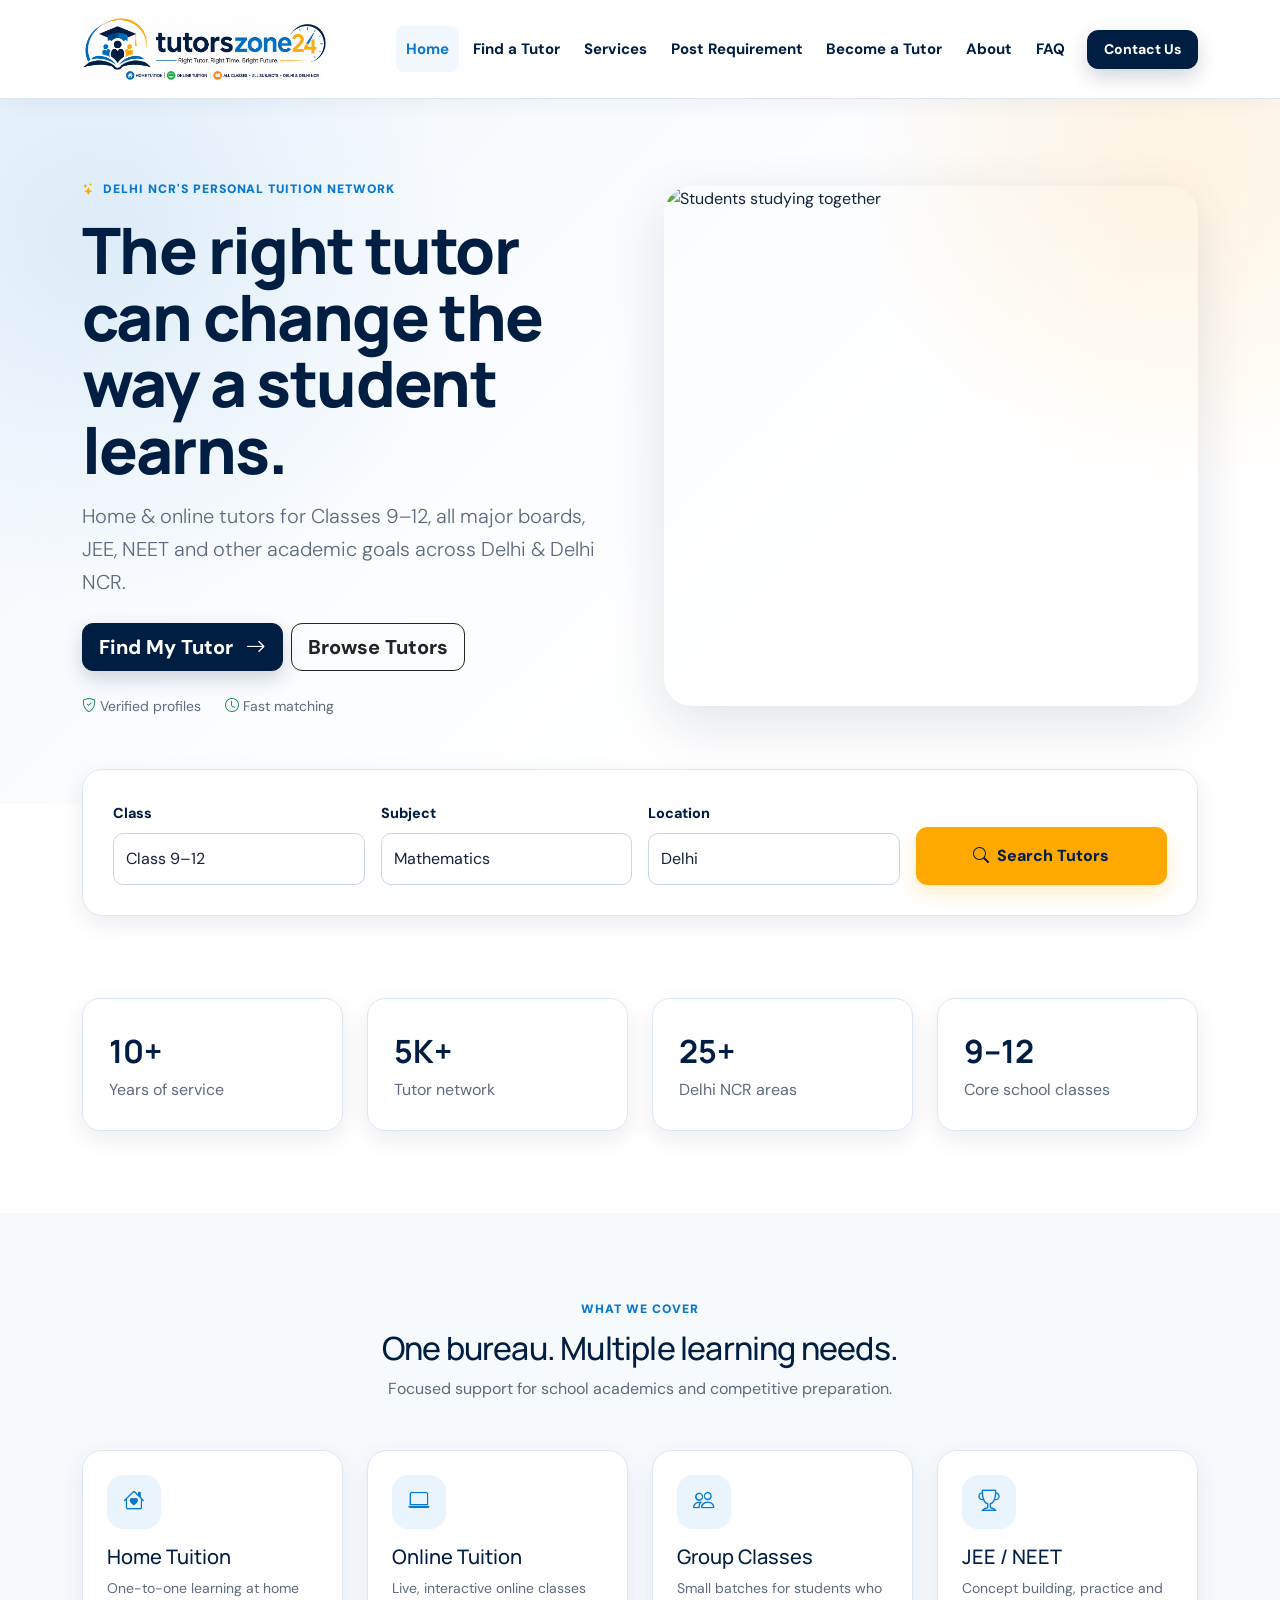
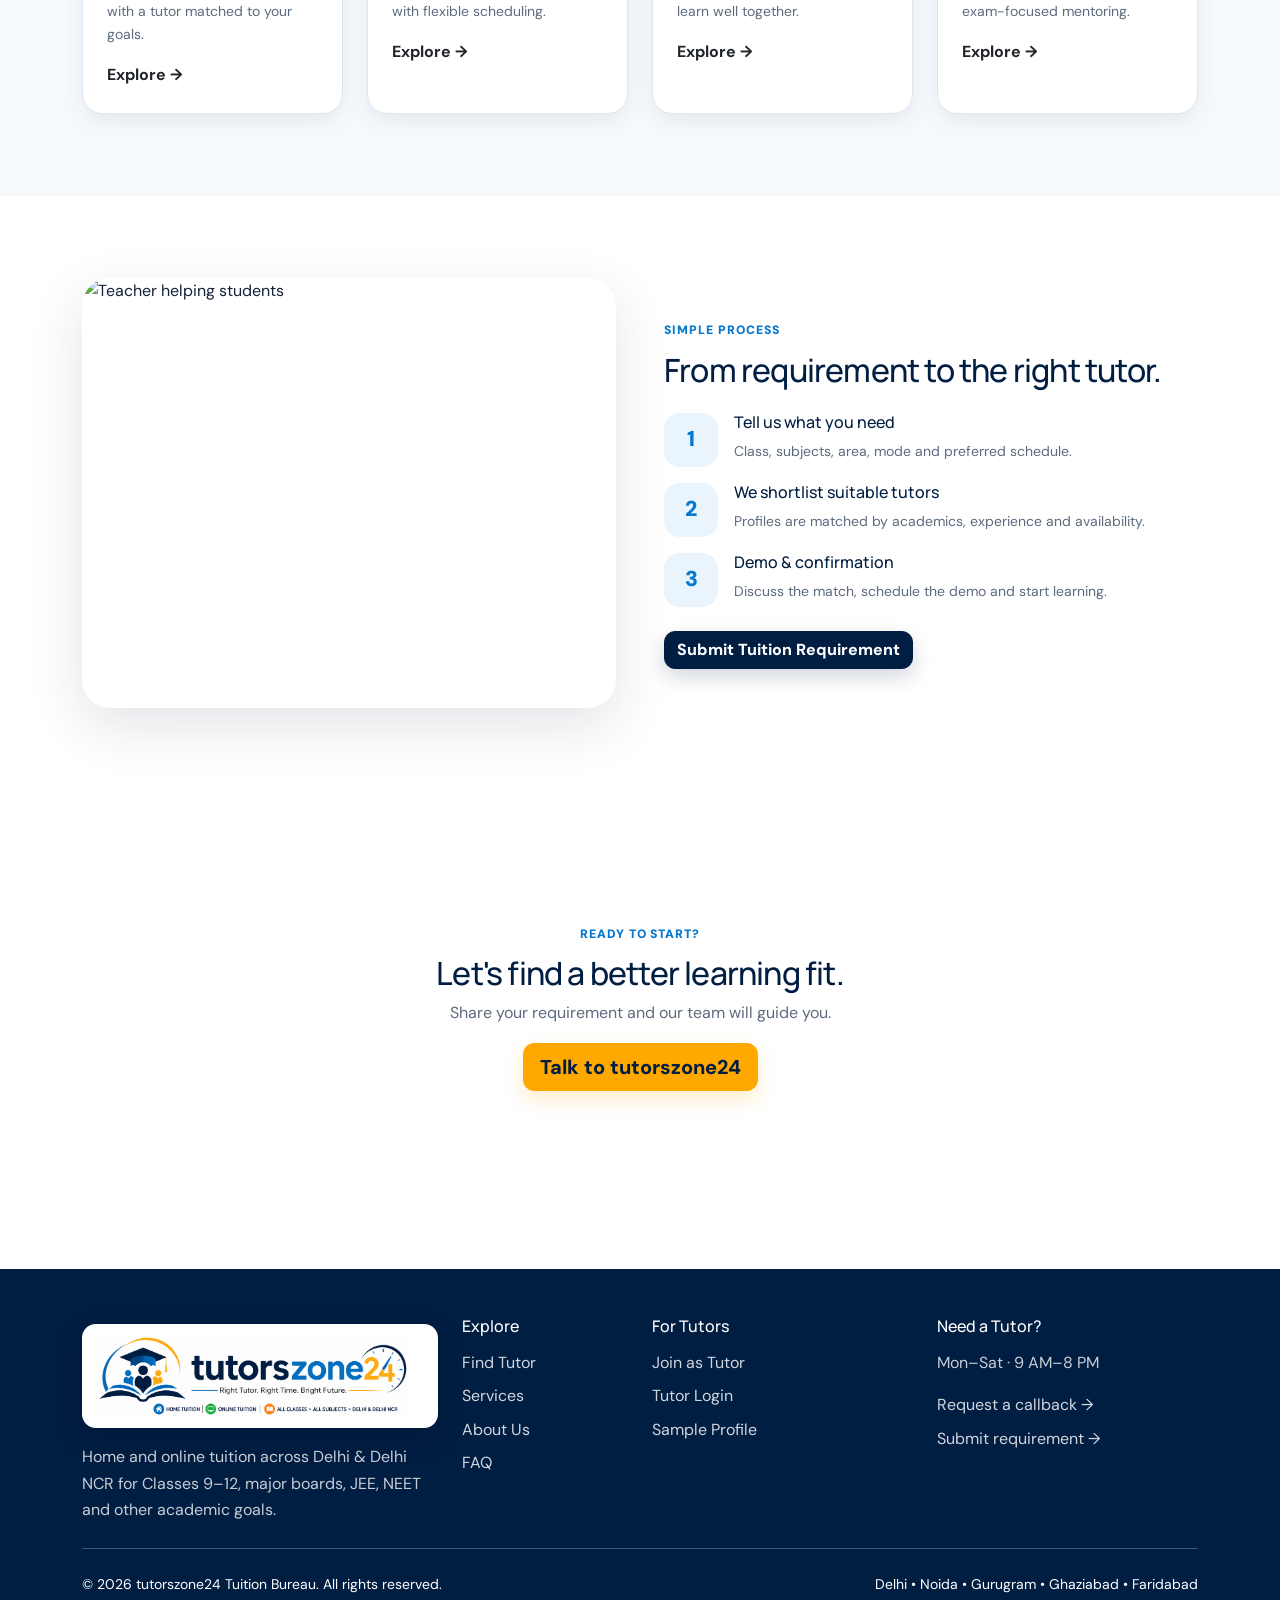
==== index.html @ a5d253e7 "first commit" ====
<!doctype html>
<html lang="en">
<head>
<meta charset="utf-8">
<meta name="viewport" content="width=device-width, initial-scale=1">
<meta name="description" content="tutorszone24 home and online tuition bureau serving Delhi NCR.">
<title>Home | tutorszone24 Tuition Bureau</title>
<link href="https://cdn.jsdelivr.net/npm/bootstrap@5.3.3/dist/css/bootstrap.min.css" rel="stylesheet">
<link href="https://cdn.jsdelivr.net/npm/bootstrap-icons@1.11.3/font/bootstrap-icons.css" rel="stylesheet">
<link href="https://fonts.googleapis.com/css2?family=DM+Sans:wght@400;500;600;700&family=Manrope:wght@600;700;800&display=swap" rel="stylesheet">
<link rel="stylesheet" href="assets/css/home.css">
</head>
<body>


<nav class="navbar navbar-expand-lg sticky-top">
  <div class="container py-2">
    <a class="navbar-brand" href="index.html" aria-label="tutorszone24 Home">
      <img class="site-logo header-logo" src="assets/images/tutorszone24-logo.png" alt="tutorszone24 — Right Tutor. Right Time. Bright Future.">
    </a>
    <button class="navbar-toggler" type="button" data-bs-toggle="collapse" data-bs-target="#mainNav" aria-controls="mainNav" aria-expanded="false" aria-label="Toggle navigation">
      <span class="navbar-toggler-icon"></span>
    </button>
    <div class="collapse navbar-collapse" id="mainNav">
      <ul class="navbar-nav ms-auto align-items-lg-center gap-lg-1">
        <li class="nav-item"><a class="nav-link" href="index.html">Home</a></li>
        <li class="nav-item"><a class="nav-link" href="find-tutor.html">Find a Tutor</a></li>
        <li class="nav-item"><a class="nav-link" href="services.html">Services</a></li>
        <li class="nav-item"><a class="nav-link" href="tuition-requirements.html">Post Requirement</a></li>
        <li class="nav-item"><a class="nav-link" href="become-tutor.html">Become a Tutor</a></li>
        <li class="nav-item"><a class="nav-link" href="about.html">About</a></li>
        <li class="nav-item"><a class="nav-link" href="faq.html">FAQ</a></li>
        <li class="nav-item ms-lg-2"><a class="btn btn-brand btn-sm px-3 py-2" href="contact.html">Contact Us</a></li>
      </ul>
    </div>
  </div>
</nav>

<header class="hero section">
<div class="container">
<div class="row align-items-center g-5">
<div class="col-lg-6">
<span class="kicker"><i class="bi bi-stars"></i> Delhi NCR's personal tuition network</span>
<h1 class="display-title mt-3">The right tutor can change the way a student learns.</h1>
<p class="lead text-secondary mt-3">Home & online tutors for Classes 9–12, all major boards, JEE, NEET and other academic goals across Delhi & Delhi NCR.</p>
<div class="d-flex flex-wrap gap-2 mt-4"><a class="btn btn-brand btn-lg" href="tuition-requirements.html">Find My Tutor <i class="bi bi-arrow-right ms-2"></i></a><a class="btn btn-outline-dark btn-lg" href="find-tutor.html">Browse Tutors</a></div>
<div class="d-flex gap-4 mt-4 small text-secondary"><span><i class="bi bi-shield-check text-success me-1"></i>Verified profiles</span><span><i class="bi bi-clock text-success me-1"></i>Fast matching</span></div>
</div>
<div class="col-lg-6"><img class="hero-img" src="https://images.unsplash.com/photo-1523240795612-9a054b0db644?auto=format&fit=crop&w=1200&q=85" alt="Students studying together"></div>
</div>
</div>
</header>
<section class="search-wrap"><div class="container"><div class="search-card card-soft p-4 p-lg-5"><div class="row g-3 align-items-end">
<div class="col-md-3"><label class="form-label">Class</label><select class="form-select"><option>Class 9–12</option><option>JEE</option><option>NEET</option></select></div>
<div class="col-md-3"><label class="form-label">Subject</label><select class="form-select"><option>Mathematics</option><option>Physics</option><option>Chemistry</option><option>Biology</option></select></div>
<div class="col-md-3"><label class="form-label">Location</label><select class="form-select"><option>Delhi</option><option>Noida</option><option>Gurugram</option><option>Ghaziabad</option><option>Faridabad</option></select></div>
<div class="col-md-3"><a class="btn btn-accent w-100 py-3" href="find-tutor.html"><i class="bi bi-search me-2"></i>Search Tutors</a></div>
</div></div></div></section>
<section class="section"><div class="container"><div class="row g-4">
<div class="col-md-3 col-6"><div class="stat"><strong>10+</strong><div class="text-secondary">Years of service</div></div></div>
<div class="col-md-3 col-6"><div class="stat"><strong>5K+</strong><div class="text-secondary">Tutor network</div></div></div>
<div class="col-md-3 col-6"><div class="stat"><strong>25+</strong><div class="text-secondary">Delhi NCR areas</div></div></div>
<div class="col-md-3 col-6"><div class="stat"><strong>9–12</strong><div class="text-secondary">Core school classes</div></div></div>
</div></div></section>
<section class="section bg-light-subtle"><div class="container"><div class="text-center mb-5"><span class="kicker">What we cover</span><h2 class="mt-2">One bureau. Multiple learning needs.</h2><p class="text-secondary">Focused support for school academics and competitive preparation.</p></div><div class="row g-4">
<div class="col-md-6 col-lg-3"><div class="card-soft p-4 h-100"><div class="icon-box mb-3"><i class="bi bi-house-heart"></i></div><h5>Home Tuition</h5><p class="text-secondary small">One-to-one learning at home with a tutor matched to your goals.</p><a href="services.html" class="fw-bold text-dark">Explore →</a></div></div><div class="col-md-6 col-lg-3"><div class="card-soft p-4 h-100"><div class="icon-box mb-3"><i class="bi bi-laptop"></i></div><h5>Online Tuition</h5><p class="text-secondary small">Live, interactive online classes with flexible scheduling.</p><a href="services.html" class="fw-bold text-dark">Explore →</a></div></div><div class="col-md-6 col-lg-3"><div class="card-soft p-4 h-100"><div class="icon-box mb-3"><i class="bi bi-people"></i></div><h5>Group Classes</h5><p class="text-secondary small">Small batches for students who learn well together.</p><a href="services.html" class="fw-bold text-dark">Explore →</a></div></div><div class="col-md-6 col-lg-3"><div class="card-soft p-4 h-100"><div class="icon-box mb-3"><i class="bi bi-trophy"></i></div><h5>JEE / NEET</h5><p class="text-secondary small">Concept building, practice and exam-focused mentoring.</p><a href="services.html" class="fw-bold text-dark">Explore →</a></div></div>
</div></div></section>
<section class="section"><div class="container"><div class="row align-items-center g-5"><div class="col-lg-6"><img class="hero-img" style="height:430px" src="https://images.unsplash.com/photo-1509062522246-3755977927d7?auto=format&fit=crop&w=1100&q=85" alt="Teacher helping students"></div><div class="col-lg-6"><span class="kicker">Simple process</span><h2 class="mt-2">From requirement to the right tutor.</h2><div class="row g-3 mt-2"><div class="col-12"><div class="d-flex gap-3"><div class="icon-box">1</div><div><h6>Tell us what you need</h6><p class="small text-secondary mb-0">Class, subjects, area, mode and preferred schedule.</p></div></div></div><div class="col-12"><div class="d-flex gap-3"><div class="icon-box">2</div><div><h6>We shortlist suitable tutors</h6><p class="small text-secondary mb-0">Profiles are matched by academics, experience and availability.</p></div></div></div><div class="col-12"><div class="d-flex gap-3"><div class="icon-box">3</div><div><h6>Demo & confirmation</h6><p class="small text-secondary mb-0">Discuss the match, schedule the demo and start learning.</p></div></div></div></div><a class="btn btn-brand mt-4" href="tuition-requirements.html">Submit Tuition Requirement</a></div></div></div></section>
<section class="section cta"><div class="container"><div class="p-5 rounded-4 text-center"><span class="kicker">Ready to start?</span><h2 class="mt-2">Let's find a better learning fit.</h2><p class="text-secondary">Share your requirement and our team will guide you.</p><a class="btn btn-accent btn-lg" href="contact.html">Talk to tutorszone24</a></div></div></section>

<footer class="footer mt-5">
  <div class="container py-5">
    <div class="row g-4">
      <div class="col-lg-4">
        <a class="footer-logo-wrap mb-3" href="index.html" aria-label="tutorszone24 Home">
          <img class="site-logo footer-logo" src="assets/images/tutorszone24-logo.png" alt="tutorszone24">
        </a>
        <p class="mt-3 mb-0">Home and online tuition across Delhi & Delhi NCR for Classes 9–12, major boards, JEE, NEET and other academic goals.</p>
      </div>
      <div class="col-6 col-lg-2"><h6>Explore</h6><a href="find-tutor.html">Find Tutor</a><a href="services.html">Services</a><a href="about.html">About Us</a><a href="faq.html">FAQ</a></div>
      <div class="col-6 col-lg-3"><h6>For Tutors</h6><a href="become-tutor.html">Join as Tutor</a><a href="login-register.html">Tutor Login</a><a href="tutor-profile.html">Sample Profile</a></div>
      <div class="col-lg-3"><h6>Need a Tutor?</h6><p>Mon–Sat · 9 AM–8 PM</p><a href="contact.html">Request a callback →</a><a href="tuition-requirements.html">Submit requirement →</a></div>
    </div>
    <hr class="border-light opacity-25 my-4">
    <div class="d-flex flex-column flex-md-row justify-content-between gap-2 small">
      <span>© <span data-year></span> tutorszone24 Tuition Bureau. All rights reserved.</span>
      <span>Delhi • Noida • Gurugram • Ghaziabad • Faridabad</span>
    </div>
  </div>
</footer>
<script src="https://cdn.jsdelivr.net/npm/bootstrap@5.3.3/dist/js/bootstrap.bundle.min.js"></script>
<script src="assets/js/main.js"></script>
</body></html>
---- assets/css/home.css ----
:root{
  --primary:#001D42;
  --blue:#0878CE;
  --accent:#FFA800;
  --success:#10B447;
  --ink:#14233A;
  --muted:#5D6B7E;
  --soft:#F4F8FC;
  --white:#FFFFFF;
  --line:#DCE6F0;
  --shadow:0 18px 55px rgba(0,29,66,.12);
  --shadow-sm:0 8px 24px rgba(0,29,66,.08);
}
*{box-sizing:border-box}
html{scroll-behavior:smooth}
body{margin:0;font-family:'DM Sans',Arial,sans-serif;color:var(--ink);background:#fff;line-height:1.65;overflow-x:hidden}
h1,h2,h3,h4,h5,h6,.navbar-brand{font-family:'Manrope',Arial,sans-serif;color:var(--primary)}
h1,h2,h3,h4{letter-spacing:-.025em}
a{text-decoration:none}
.navbar{background:rgba(255,255,255,.98)!important;border-bottom:1px solid var(--line)!important;box-shadow:0 4px 22px rgba(0,29,66,.05);z-index:1030}
.navbar .container{min-height:82px}
.site-logo{display:block;width:auto;height:auto;object-fit:contain;object-position:center}
.header-logo{width:245px;max-width:100%;max-height:68px}
.navbar-brand{padding:0;margin:0;display:flex;align-items:center}
.nav-link{color:var(--primary)!important;font-size:.94rem;font-weight:700;padding:.65rem .62rem!important;border-radius:8px;white-space:nowrap}
.nav-link:hover,.nav-link.active{color:var(--blue)!important;background:#F1F7FD}
.navbar-toggler{border-color:var(--line)}
.navbar-toggler:focus{box-shadow:0 0 0 .2rem rgba(8,120,206,.15)}
.btn{font-weight:800;border-radius:11px;transition:transform .2s ease,box-shadow .2s ease,background .2s ease}
.btn:hover{transform:translateY(-1px)}
.btn-brand{background:var(--primary);border-color:var(--primary);color:#fff!important;box-shadow:0 8px 20px rgba(0,29,66,.18)}
.btn-brand:hover{background:var(--blue);border-color:var(--blue)}
.btn-accent{background:var(--accent);border-color:var(--accent);color:var(--primary)!important;box-shadow:0 8px 20px rgba(255,168,0,.22)}
.btn-accent:hover{filter:brightness(.95)}
.btn-outline-brand{border:2px solid var(--primary);color:var(--primary);background:#fff}
.btn-outline-brand:hover{background:var(--primary);color:#fff}
.section{padding:82px 0}.section-sm{padding:55px 0}
.page-hero{padding:74px 0 62px;background:linear-gradient(135deg,#F2F7FC 0%,#fff 72%);border-bottom:1px solid var(--line)}
.kicker{display:inline-flex;align-items:center;gap:8px;color:var(--blue);font-weight:900;text-transform:uppercase;letter-spacing:.08em;font-size:.76rem}
.kicker i{color:var(--accent)}
.display-title{font-size:clamp(2.25rem,5vw,4.45rem);line-height:1.04;font-weight:800;color:var(--primary)}
.lead{color:var(--muted)!important}
.hero{padding:76px 0 86px;background:radial-gradient(circle at 92% 10%,rgba(255,168,0,.12),transparent 24%),radial-gradient(circle at 8% 20%,rgba(8,120,206,.10),transparent 28%),linear-gradient(135deg,#F3F8FD,#fff 70%)}
.hero-img{display:block;width:100%;height:520px;object-fit:cover;border-radius:28px;box-shadow:var(--shadow)}
.card-soft{border:1px solid var(--line);border-radius:20px;background:#fff;box-shadow:var(--shadow-sm)}
.icon-box{width:54px;height:54px;border-radius:16px;display:grid;place-items:center;flex:0 0 54px;background:#EAF4FC;color:var(--blue);font-size:1.35rem;font-weight:900}
.stat{padding:26px;min-height:132px;border-radius:18px;background:#fff;border:1px solid var(--line);box-shadow:var(--shadow-sm)}
.stat strong{font-family:'Manrope';font-size:2rem;color:var(--primary);display:block}.stat div{color:var(--muted)}
.search-wrap{margin-top:-35px;position:relative;z-index:2}.search-card{background:#fff;padding:30px!important}
.form-label{font-weight:800;color:var(--primary);font-size:.9rem;margin-bottom:.45rem}
.form-control,.form-select{min-height:52px;border-radius:10px;border:1px solid #C9D7E5;color:var(--ink);background:#fff}
.form-control::placeholder{color:#718096;opacity:1}
.form-control:focus,.form-select:focus{border-color:var(--blue);box-shadow:0 0 0 .22rem rgba(8,120,206,.14)}
.badge-soft{display:inline-flex;align-items:center;gap:5px;background:#EAF4FC;color:var(--primary);padding:7px 11px;border-radius:999px;font-size:.78rem;font-weight:800}
.text-secondary{color:var(--muted)!important}
.bg-light-subtle{background:#F7FAFD!important}
.tutor-img{width:100%;height:230px;object-fit:cover}
.profile-img{width:270px;height:270px;object-fit:cover;border-radius:50%;border:7px solid #EAF4FC;box-shadow:var(--shadow)}
.list-check{list-style:none;padding:0;margin:0}.list-check li{margin:12px 0;color:var(--ink)}.list-check i{color:var(--blue);margin-right:8px}
.footer{background:var(--primary);color:#fff}
.footer-logo-wrap{display:inline-flex;align-items:center;justify-content:center;background:#fff;padding:12px 16px;border-radius:14px;box-shadow:0 10px 28px rgba(0,0,0,.12)}
.footer-logo{width:310px;max-width:100%;max-height:82px}
.footer h6{color:#fff;margin-bottom:14px}.footer p{color:rgba(255,255,255,.78)}.footer a{display:block;color:rgba(255,255,255,.82);margin:7px 0}.footer a:hover{color:#fff}
.login-panel{background:linear-gradient(145deg,var(--primary),#073D73);color:#fff}.login-panel h2{color:#fff}
.accordion-item{border:0;border-bottom:1px solid var(--line)}
.accordion-button{color:var(--primary);font-family:'Manrope';font-weight:800;padding:22px}
.accordion-button:not(.collapsed){background:#EAF4FC;color:var(--primary);box-shadow:none}
.reveal{animation:rise .65s ease both}
@keyframes rise{from{opacity:0;transform:translateY(16px)}to{opacity:1;transform:translateY(0)}}
@media(max-width:1199px){.header-logo{width:210px}.nav-link{font-size:.87rem;padding:.55rem .4rem!important}}
@media(max-width:991px){.navbar .container{min-height:74px}.header-logo{width:225px;max-height:64px}.navbar-collapse{padding:16px 0 4px}.nav-link{padding:.7rem .75rem!important}.section{padding:62px 0}.hero{padding:58px 0 70px}.hero-img{height:400px;margin-top:10px}.page-hero{padding:58px 0 48px}}
@media(max-width:575px){.navbar .container{min-height:68px}.header-logo{width:190px;max-height:55px}.section{padding:48px 0}.hero{padding:45px 0 55px}.page-hero{padding:46px 0 40px}.hero-img{height:285px;border-radius:20px}.display-title{font-size:2.3rem}.search-wrap{margin-top:-20px}.search-card{padding:20px!important}.footer-logo{width:240px;max-height:70px}}

.hero .display-title{max-width:760px}.cta-box{border-radius:24px}
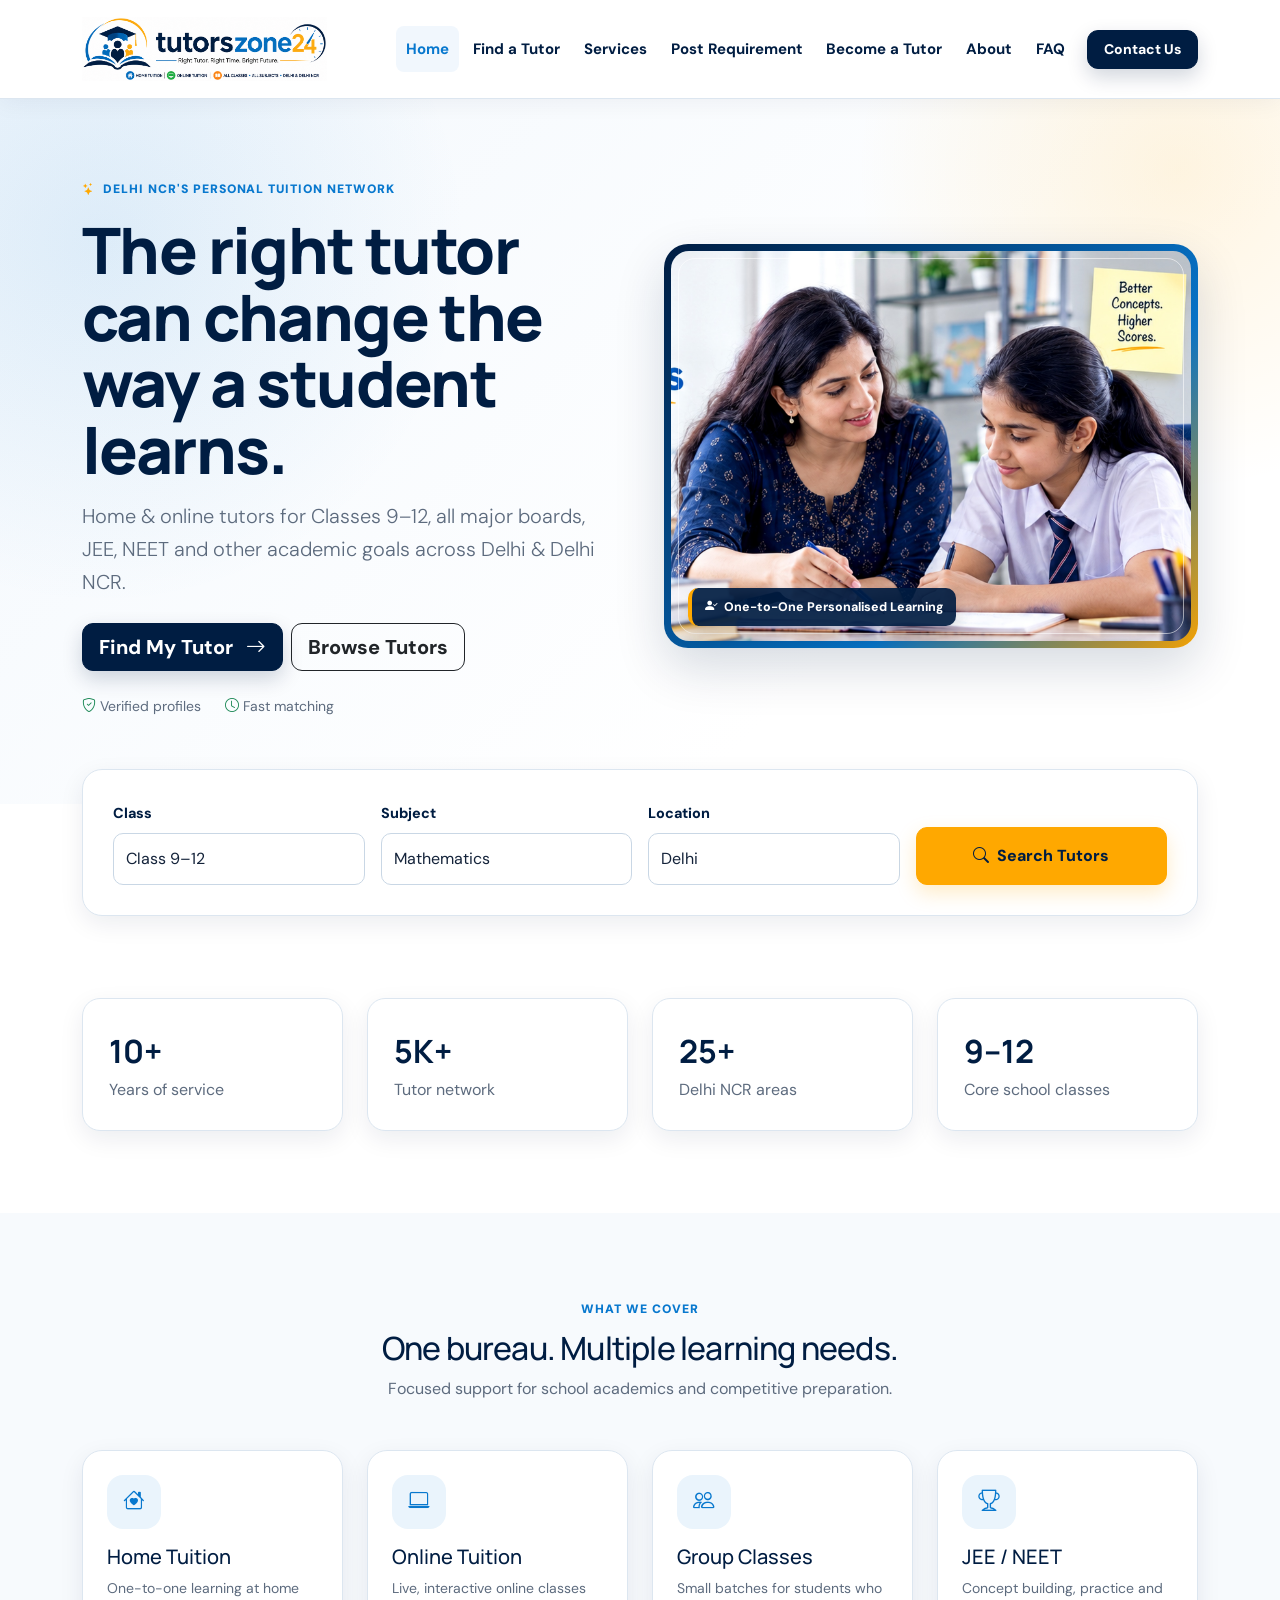
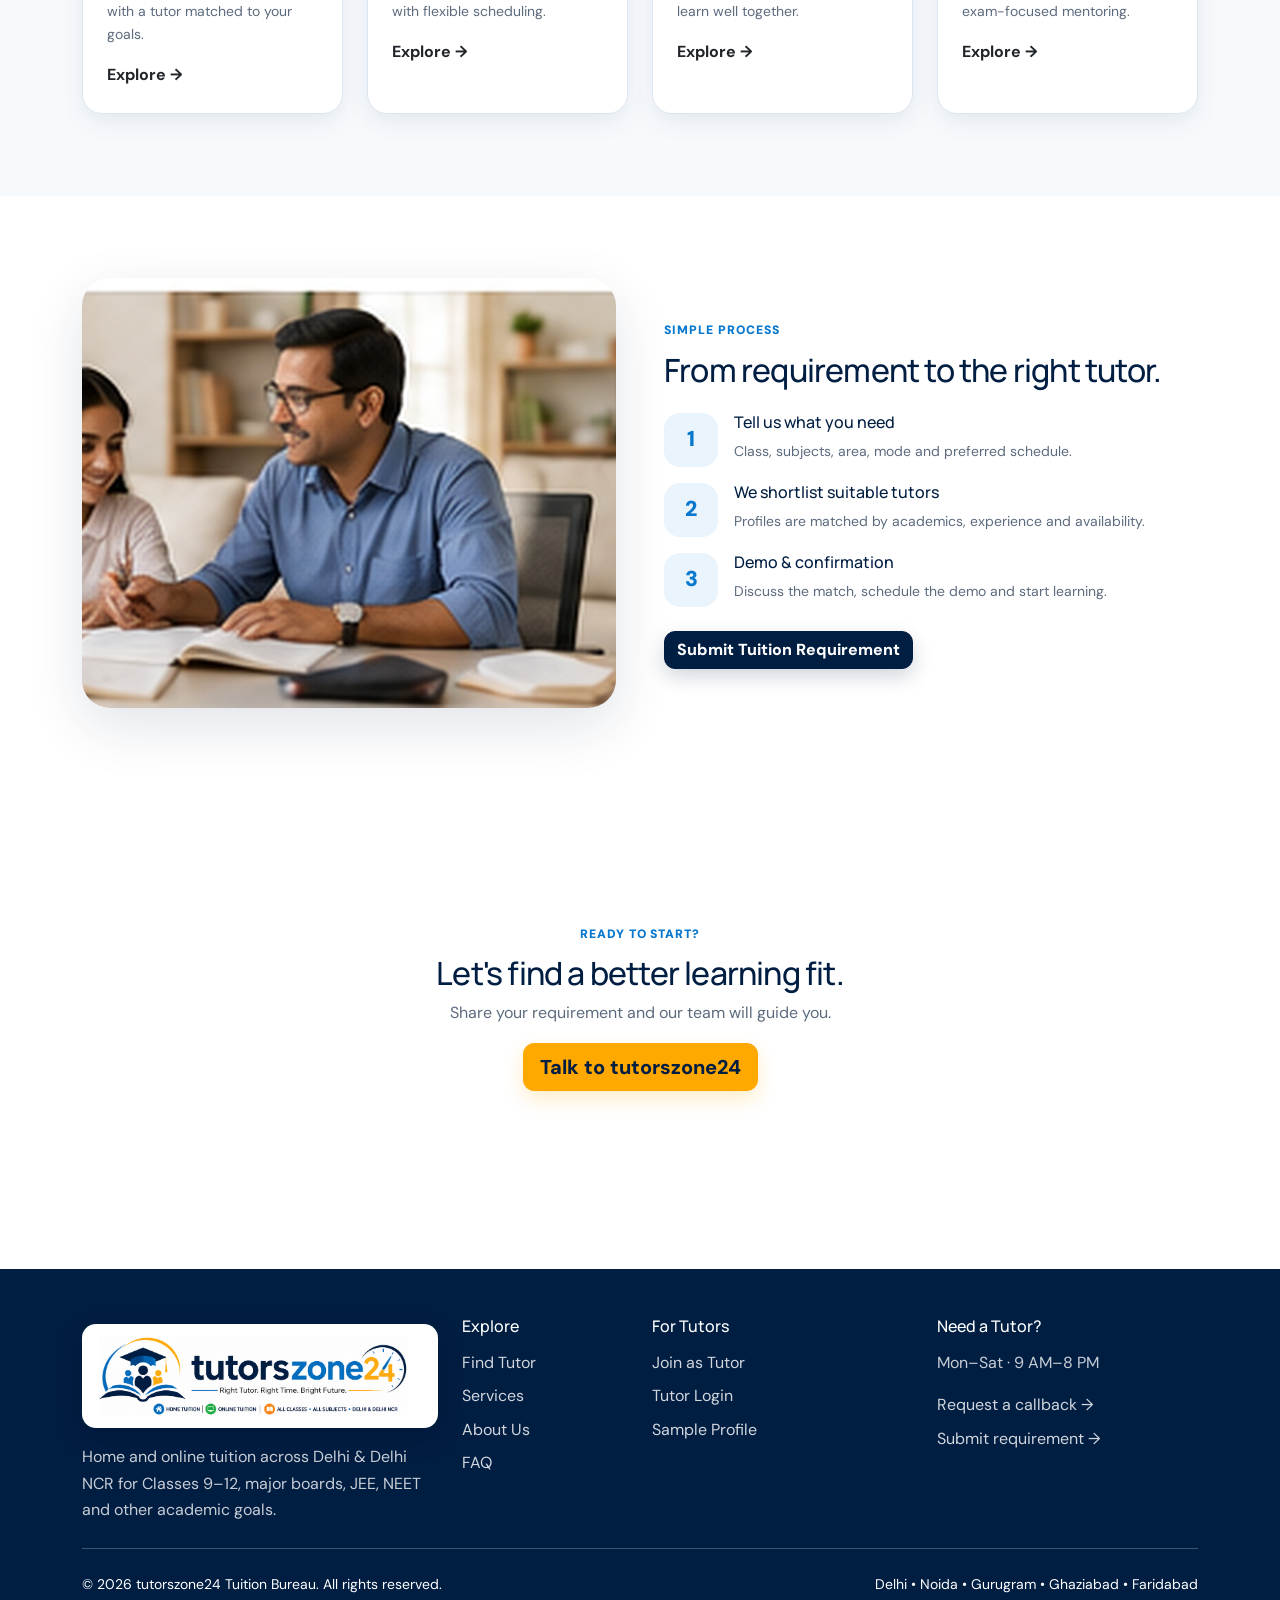
==== commit ca159119: "update images" ====
--- a/index.html
+++ b/index.html
@@ -46,7 +46,7 @@
 <div class="d-flex flex-wrap gap-2 mt-4"><a class="btn btn-brand btn-lg" href="tuition-requirements.html">Find My Tutor <i class="bi bi-arrow-right ms-2"></i></a><a class="btn btn-outline-dark btn-lg" href="find-tutor.html">Browse Tutors</a></div>
 <div class="d-flex gap-4 mt-4 small text-secondary"><span><i class="bi bi-shield-check text-success me-1"></i>Verified profiles</span><span><i class="bi bi-clock text-success me-1"></i>Fast matching</span></div>
 </div>
-<div class="col-lg-6"><img class="hero-img" src="https://images.unsplash.com/photo-1523240795612-9a054b0db644?auto=format&fit=crop&w=1200&q=85" alt="Students studying together"></div>
+<div class="col-lg-6"><div class="content-image-frame hero-photo-frame"><img class="hero-img" src="assets/images/home-hero-indian-tutor-student.jpg" alt="Indian tutor giving one-to-one home tuition to a school student" loading="eager"><span class="image-caption"><i class="bi bi-person-check-fill me-1"></i> One-to-One Personalised Learning</span></div></div>
 </div>
 </div>
 </header>
@@ -65,7 +65,7 @@
 <section class="section bg-light-subtle"><div class="container"><div class="text-center mb-5"><span class="kicker">What we cover</span><h2 class="mt-2">One bureau. Multiple learning needs.</h2><p class="text-secondary">Focused support for school academics and competitive preparation.</p></div><div class="row g-4">
 <div class="col-md-6 col-lg-3"><div class="card-soft p-4 h-100"><div class="icon-box mb-3"><i class="bi bi-house-heart"></i></div><h5>Home Tuition</h5><p class="text-secondary small">One-to-one learning at home with a tutor matched to your goals.</p><a href="services.html" class="fw-bold text-dark">Explore →</a></div></div><div class="col-md-6 col-lg-3"><div class="card-soft p-4 h-100"><div class="icon-box mb-3"><i class="bi bi-laptop"></i></div><h5>Online Tuition</h5><p class="text-secondary small">Live, interactive online classes with flexible scheduling.</p><a href="services.html" class="fw-bold text-dark">Explore →</a></div></div><div class="col-md-6 col-lg-3"><div class="card-soft p-4 h-100"><div class="icon-box mb-3"><i class="bi bi-people"></i></div><h5>Group Classes</h5><p class="text-secondary small">Small batches for students who learn well together.</p><a href="services.html" class="fw-bold text-dark">Explore →</a></div></div><div class="col-md-6 col-lg-3"><div class="card-soft p-4 h-100"><div class="icon-box mb-3"><i class="bi bi-trophy"></i></div><h5>JEE / NEET</h5><p class="text-secondary small">Concept building, practice and exam-focused mentoring.</p><a href="services.html" class="fw-bold text-dark">Explore →</a></div></div>
 </div></div></section>
-<section class="section"><div class="container"><div class="row align-items-center g-5"><div class="col-lg-6"><img class="hero-img" style="height:430px" src="https://images.unsplash.com/photo-1509062522246-3755977927d7?auto=format&fit=crop&w=1100&q=85" alt="Teacher helping students"></div><div class="col-lg-6"><span class="kicker">Simple process</span><h2 class="mt-2">From requirement to the right tutor.</h2><div class="row g-3 mt-2"><div class="col-12"><div class="d-flex gap-3"><div class="icon-box">1</div><div><h6>Tell us what you need</h6><p class="small text-secondary mb-0">Class, subjects, area, mode and preferred schedule.</p></div></div></div><div class="col-12"><div class="d-flex gap-3"><div class="icon-box">2</div><div><h6>We shortlist suitable tutors</h6><p class="small text-secondary mb-0">Profiles are matched by academics, experience and availability.</p></div></div></div><div class="col-12"><div class="d-flex gap-3"><div class="icon-box">3</div><div><h6>Demo & confirmation</h6><p class="small text-secondary mb-0">Discuss the match, schedule the demo and start learning.</p></div></div></div></div><a class="btn btn-brand mt-4" href="tuition-requirements.html">Submit Tuition Requirement</a></div></div></div></section>
+<section class="section"><div class="container"><div class="row align-items-center g-5"><div class="col-lg-6"><img class="hero-img" style="height:430px" src="assets/images/about-team.jpg" alt="Teacher helping students"></div><div class="col-lg-6"><span class="kicker">Simple process</span><h2 class="mt-2">From requirement to the right tutor.</h2><div class="row g-3 mt-2"><div class="col-12"><div class="d-flex gap-3"><div class="icon-box">1</div><div><h6>Tell us what you need</h6><p class="small text-secondary mb-0">Class, subjects, area, mode and preferred schedule.</p></div></div></div><div class="col-12"><div class="d-flex gap-3"><div class="icon-box">2</div><div><h6>We shortlist suitable tutors</h6><p class="small text-secondary mb-0">Profiles are matched by academics, experience and availability.</p></div></div></div><div class="col-12"><div class="d-flex gap-3"><div class="icon-box">3</div><div><h6>Demo & confirmation</h6><p class="small text-secondary mb-0">Discuss the match, schedule the demo and start learning.</p></div></div></div></div><a class="btn btn-brand mt-4" href="tuition-requirements.html">Submit Tuition Requirement</a></div></div></div></section>
 <section class="section cta"><div class="container"><div class="p-5 rounded-4 text-center"><span class="kicker">Ready to start?</span><h2 class="mt-2">Let's find a better learning fit.</h2><p class="text-secondary">Share your requirement and our team will guide you.</p><a class="btn btn-accent btn-lg" href="contact.html">Talk to tutorszone24</a></div></div></section>
 
 <footer class="footer mt-5">
--- a/assets/css/home.css
+++ b/assets/css/home.css
@@ -72,4 +72,18 @@
 @media(max-width:991px){.navbar .container{min-height:74px}.header-logo{width:225px;max-height:64px}.navbar-collapse{padding:16px 0 4px}.nav-link{padding:.7rem .75rem!important}.section{padding:62px 0}.hero{padding:58px 0 70px}.hero-img{height:400px;margin-top:10px}.page-hero{padding:58px 0 48px}}
 @media(max-width:575px){.navbar .container{min-height:68px}.header-logo{width:190px;max-height:55px}.section{padding:48px 0}.hero{padding:45px 0 55px}.page-hero{padding:46px 0 40px}.hero-img{height:285px;border-radius:20px}.display-title{font-size:2.3rem}.search-wrap{margin-top:-20px}.search-card{padding:20px!important}.footer-logo{width:240px;max-height:70px}}
 
-.hero .display-title{max-width:760px}.cta-box{border-radius:24px}+.hero .display-title{max-width:760px}.cta-box{border-radius:24px}
+
+/* Page imagery: high-contrast, responsive, content-specific one-to-one teaching frame */
+.content-image-frame{position:relative;border-radius:24px;padding:7px;background:linear-gradient(135deg,var(--primary),var(--blue) 65%,var(--accent));box-shadow:0 20px 50px rgba(0,29,66,.16);overflow:hidden}
+.content-image-frame::after{content:"";position:absolute;inset:14px;border:1px solid rgba(255,255,255,.55);border-radius:17px;pointer-events:none}
+.content-image-frame img{display:block;width:100%;height:100%;min-height:330px;object-fit:cover;border-radius:18px}
+.image-caption{position:absolute;left:24px;bottom:22px;z-index:2;background:rgba(0,29,66,.92);color:#fff;border-left:4px solid var(--accent);padding:9px 13px;border-radius:10px;font-size:.78rem;font-weight:800;box-shadow:0 8px 18px rgba(0,0,0,.15)}
+@media(max-width:575px){.content-image-frame{border-radius:18px;padding:5px}.content-image-frame img{min-height:250px;border-radius:14px}.content-image-frame::after{inset:10px;border-radius:12px}.image-caption{left:15px;bottom:15px;font-size:.7rem}}
+
+/* Page-specific responsive imagery */
+.content-image-frame img,.hero-photo-frame img{height:clamp(230px,32vw,390px);min-height:0;max-height:390px;object-fit:cover;object-position:center;}
+.service-photo{display:block;width:100%;height:170px;object-fit:cover;}
+.tutor-img{height:210px;object-fit:cover;}
+@media(max-width:991.98px){.content-image-frame img,.hero-photo-frame img{height:clamp(220px,48vw,340px);max-height:340px}.service-photo{height:150px}.tutor-img{height:200px}}
+@media(max-width:575.98px){.content-image-frame img,.hero-photo-frame img{height:230px;max-height:230px}.service-photo{height:125px}.tutor-img{height:180px}}
